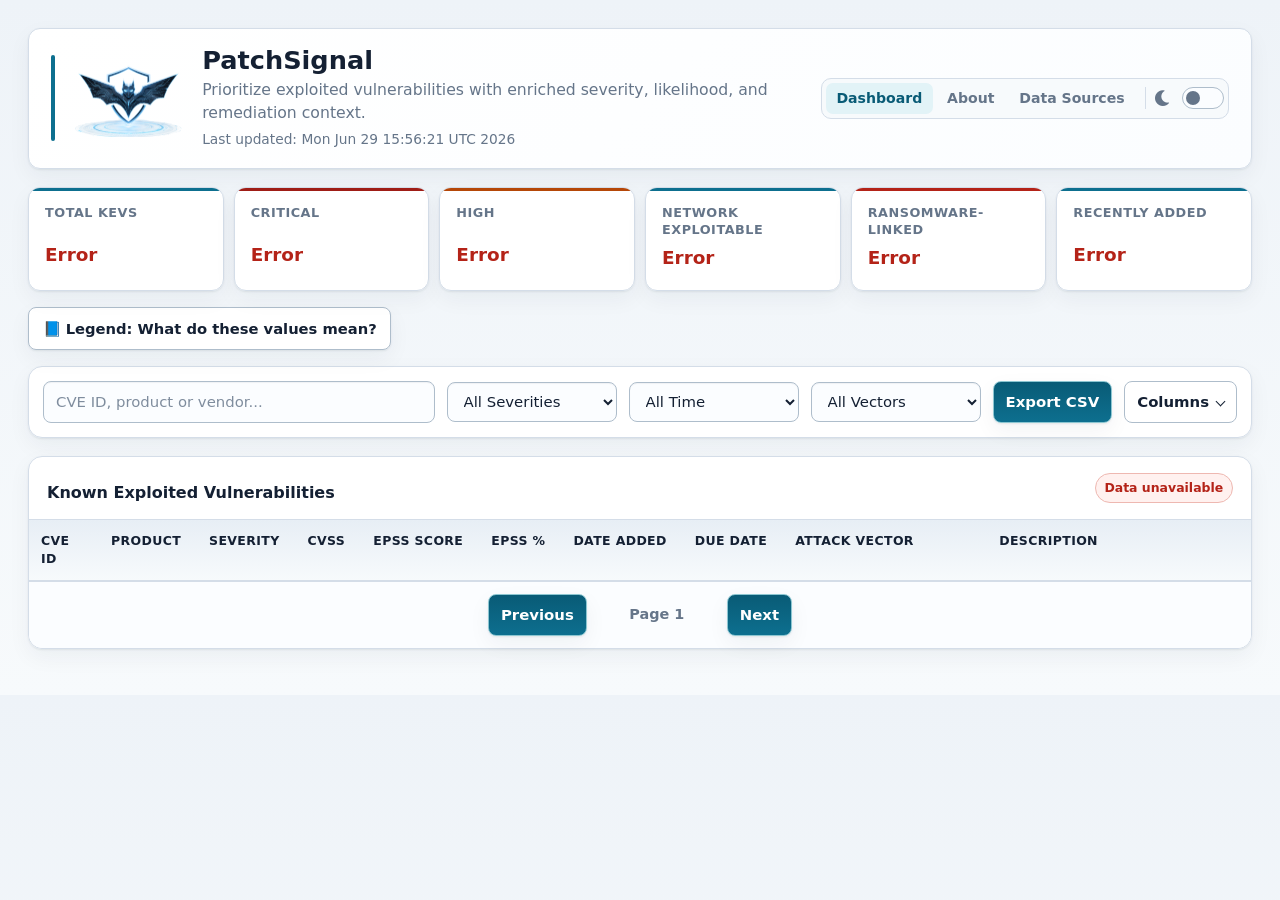
==== index.html @ b37e507a "Add dashboard column visibility controls" ====
<!DOCTYPE html>
<html lang="en">
<head>
  <meta charset="UTF-8" />
  <meta name="viewport" content="width=device-width, initial-scale=1.0" />
  <title>PatchSignal Dashboard</title>
  <script>
    try {
      if (localStorage.getItem("patchsignal-theme") === "dark") {
        document.documentElement.classList.add("dark");
      }
    } catch (error) {}
  </script>
  <link rel="stylesheet" href="style.css" />
  <link rel="stylesheet" href="https://cdnjs.cloudflare.com/ajax/libs/font-awesome/6.0.0-beta3/css/all.min.css" />
</head>

<body>
  <main class="dashboard-shell">
    <header class="header">
      <div class="header-logo">
        <img src="/assets/images/patchsignal-icon.png" alt="PatchSignal logo" class="logo" />
      </div>
      <div class="header-copy">
        <h1>PatchSignal</h1>
        <p class="subtitle">Prioritize exploited vulnerabilities with enriched severity, likelihood, and remediation context.</p>
        <p id="last-updated">
          Last updated: <span id="timestamp">Loading...</span>
        </p>
      </div>
      <nav class="site-nav" aria-label="Primary navigation">
        <a href="index.html" aria-current="page">Dashboard</a>
        <a href="about.html">About</a>
        <a href="sources.html">Data Sources</a>
        <label class="dark-mode-switch site-theme-switch" aria-label="Toggle dark mode">
          <i class="fas fa-moon"></i>
          <span class="switch">
            <input type="checkbox" class="theme-toggle" aria-label="Toggle dark mode">
            <span class="slider"></span>
          </span>
        </label>
      </nav>
    </header>

    <section class="summary-grid" aria-label="Dashboard summary">
      <article class="summary-card">
        <span>Total KEVs</span>
        <strong id="metricTotal" class="metric-value is-loading" aria-label="Loading Total KEVs">
          <span class="loading-skeleton metric-skeleton"></span>
        </strong>
      </article>
      <article class="summary-card critical">
        <span>Critical</span>
        <strong id="metricCritical" class="metric-value is-loading" aria-label="Loading Critical">
          <span class="loading-skeleton metric-skeleton"></span>
        </strong>
      </article>
      <article class="summary-card high">
        <span>High</span>
        <strong id="metricHigh" class="metric-value is-loading" aria-label="Loading High">
          <span class="loading-skeleton metric-skeleton"></span>
        </strong>
      </article>
      <article class="summary-card network">
        <span>Network exploitable</span>
        <strong id="metricNetwork" class="metric-value is-loading" aria-label="Loading Network Exploitable">
          <span class="loading-skeleton metric-skeleton"></span>
        </strong>
      </article>
      <article class="summary-card ransomware">
        <span>Ransomware-linked</span>
        <strong id="metricRansomware" class="metric-value is-loading" aria-label="Loading Ransomware-linked">
          <span class="loading-skeleton metric-skeleton"></span>
        </strong>
      </article>
      <article class="summary-card recent">
        <span>Recently added</span>
        <strong id="metricRecent" class="metric-value is-loading" aria-label="Loading Recently Added">
          <span class="loading-skeleton metric-skeleton"></span>
        </strong>
      </article>
    </section>

    <div class="key-toggle">
      <button id="toggleLegend">📘 Legend: What do these values mean?</button>
      <div id="legendBox" class="key hidden">
        <ul>
          <li><strong>CVSS Version:</strong> Shown in parentheses next to the CVSS score (e.g., 2.0, 3.1, 4.0).</li>
          <li>
            <strong>CVSS Vector:</strong> Hover over the CVSS score to see how the vulnerability is exploited (e.g., <code>AV:N/AC:L/PR:N/UI:N</code>).<br>
            <a href="https://www.first.org/cvss/specification-document" target="_blank" rel="noopener noreferrer">CVSS Spec Guide</a>
          </li>
          <li><strong>CVE ID:</strong> Unique vulnerability ID (e.g., CVE-2024-12345).</li>
          <li><strong>Vendor & Product:</strong> Each vulnerability lists the vendor above the affected software, system, or component.</li>
          <li><strong>Severity:</strong> Based on CVSS. <strong>HIGH</strong> and <strong>CRITICAL</strong> are urgent.</li>
          <li>
            <strong>CVSS:</strong> Score from 0.0–10.0 indicating severity.<br>
            — <strong>7.0+</strong> is high risk.<br>
            — <strong>N/A</strong> means no NIST-assigned score yet; <strong>clickable</strong> to view third-party scores on NVD.
          </li>
          <li><strong>EPSS Score:</strong> Exploit likelihood (0.0–1.0). <strong>0.7+</strong> is high risk.</li>
          <li><strong>EPSS %:</strong> Percentile rank for exploitation probability. <strong>90%+</strong> is critical.</li>
          <li><strong>Date Added:</strong> When the CVE was added to CISA’s KEV list.</li>
          <li><strong>Due Date:</strong> CISA’s mandated deadline for mitigation.</li>
          <li><strong>Attack Vector:</strong> Shows the method of access (e.g., Network, Local). This is extracted from the CVSS vector string.</li>
          <li><strong>Description:</strong> A short summary of the vulnerability from NVD.</li>
        </ul>
      </div>
    </div>

    <section class="toolbar-panel">
      <div class="controls">
        <input type="text" id="searchBox" placeholder="CVE ID, product or vendor..." />
        <select id="severityFilter">
          <option value="">All Severities</option>
          <option value="CRITICAL">CRITICAL</option>
          <option value="HIGH">HIGH</option>
          <option value="MEDIUM">MEDIUM</option>
          <option value="LOW">LOW</option>
        </select>

        <select id="dateFilter" style="margin-left: 1rem;">
          <option value="">All Time</option>
          <option value="7">Last 7 Days</option>
          <option value="30">Last 30 Days</option>
          <option value="180">Last 180 Days</option>
          <option value="365">Last 1 Year</option>
        </select>

        <select id="attackVectorFilter" style="margin-left: 1rem;">
          <option value="">All Vectors</option>
          <option value="N">Network (AV:N)</option>
          <option value="A">Adjacent (AV:A)</option>
          <option value="L">Local (AV:L)</option>
          <option value="P">Physical (AV:P)</option>
        </select>

        <button onclick="exportToCSV()">Export CSV</button>

        <details class="column-menu">
          <summary class="column-summary">Columns</summary>
          <div class="column-options">
            <label>
              <input type="checkbox" class="column-toggle" data-column-id="epssScore" checked>
              EPSS Score
            </label>
            <label>
              <input type="checkbox" class="column-toggle" data-column-id="epssPercentile" checked>
              EPSS %
            </label>
            <label>
              <input type="checkbox" class="column-toggle" data-column-id="dateAdded" checked>
              Date Added
            </label>
            <label>
              <input type="checkbox" class="column-toggle" data-column-id="dueDate" checked>
              Due Date
            </label>
            <label>
              <input type="checkbox" class="column-toggle" data-column-id="attackVector" checked>
              Attack Vector
            </label>
            <label>
              <input type="checkbox" class="column-toggle" data-column-id="description" checked>
              Description
            </label>
            <button type="button" id="showAllColumns">Show all</button>
          </div>
        </details>

      </div>
    </section>

    <section class="data-grid-panel">
      <div class="section-heading grid-heading">
        <h2>Known Exploited Vulnerabilities</h2>
        <span class="record-count is-loading" id="recordCount">
          <span class="loading-skeleton record-skeleton"></span>
          <span>Loading records</span>
        </span>
      </div>

      <div class="table-container">
        <table id="kevTable">
          <colgroup>
            <col style="width: auto;"> <!-- CVE ID -->
            <col style="width: auto;"> <!-- Vendor/Product -->
            <col style="width: auto;"> <!-- Severity -->
            <col style="width: auto;"> <!-- CVSS -->
            <col style="width: auto;"> <!-- EPSS Score -->
            <col style="width: auto;"> <!-- EPSS % -->
            <col style="width: auto;"> <!-- Date Added -->
            <col style="width: auto;"> <!-- Due Date -->
            <col style="width: 20%;"> <!-- Attack Vector -->
            <col style="width: 25%;"> <!-- Description -->
          </colgroup>
          <thead>
            <tr>
              <th onclick="sortTable(0)">CVE ID <span class="sort-indicator" id="sort-0"></span></th>
              <th onclick="sortTable(1)">Product <span class="sort-indicator" id="sort-1"></span></th>
              <th onclick="sortTable(2)">Severity <span class="sort-indicator" id="sort-2"></span></th>
              <th onclick="sortTable(3)">CVSS <span class="sort-indicator" id="sort-3"></span></th>
              <th onclick="sortTable(4)">EPSS Score <span class="sort-indicator" id="sort-4"></span></th>
              <th onclick="sortTable(5)">EPSS % <span class="sort-indicator" id="sort-5"></span></th>
              <th onclick="sortTable(6)">Date Added <span class="sort-indicator" id="sort-6"></span></th>
              <th onclick="sortTable(7)">Due Date <span class="sort-indicator" id="sort-7"></span></th>
              <th>Attack Vector</th>
              <th>Description</th>
            </tr>
          </thead>
          <tbody></tbody>
        </table>
      </div>

      <div id="pagination" class="pagination-controls">
        <button id="prevPage">Previous</button>
        <span id="pageIndicator">Page 1</span>
        <button id="nextPage">Next</button>
      </div>
    </section>
  </main>


  <script>
    fetch('last_updated.txt')
      .then(response => response.text())
      .then(data => {
        document.getElementById('timestamp').innerText = data.trim();
      })
      .catch(err => console.error('Error loading last updated timestamp:', err));
  </script>

  <script src="script.js"></script>
</body>
</html>
---- style.css ----
/* ────────────────────────────────────────────────────────
Theme Variables
────────────────────────────────────────────────────────── */
:root {
  color-scheme: light;

  --bg: #eef3f8;
  --bg-strong: #dfe8f1;
  --surface: #ffffff;
  --surface-subtle: #f7fafc;
  --surface-elevated: #ffffff;
  --surface-panel: #fbfdff;
  --text: #142033;
  --muted-text: #657589;
  --border: #d4dde8;
  --border-strong: #aebdcb;
  --accent: #0d6f8f;
  --accent-hover: #095b76;
  --accent-soft: #e2f3f7;
  --accent-border: #8cc6d1;
  --hover: #eef7fa;
  --danger: #b42318;
  --danger-soft: #fff1ef;
  --danger-border: #eeb8b1;
  --severity-critical: #9f1d16;
  --severity-high: #b54708;
  --severity-medium: #8a5a00;
  --severity-low: #1f6f61;
  --shadow: 0 18px 42px rgba(18, 35, 54, 0.12);
  --shadow-subtle: 0 1px 2px rgba(18, 35, 54, 0.08), 0 8px 22px rgba(18, 35, 54, 0.05);

  --table-bg: var(--surface);
  --table-border: var(--border);
  --table-header-bg: #e7eef5;
  --table-row-hover: var(--hover);
  --input-bg: #fbfdff;
  --focus-ring: 0 0 0 3px rgba(13, 111, 143, 0.18);
  --skeleton-base: #dbe5ef;
  --skeleton-highlight: #f4f8fb;
}

html.dark,
body.dark {
  color-scheme: dark;

  --bg: #08111c;
  --bg-strong: #0d1b2a;
  --surface: #111c28;
  --surface-subtle: #162434;
  --surface-elevated: #182838;
  --surface-panel: #101a25;
  --text: #e6edf5;
  --muted-text: #a3b1c1;
  --border: #26394b;
  --border-strong: #3b5368;
  --accent: #38b7c7;
  --accent-hover: #66d0dc;
  --accent-soft: #123642;
  --accent-border: #2b7180;
  --hover: #172b3b;
  --danger: #ff8f83;
  --danger-soft: #3b2022;
  --danger-border: #7e4244;
  --severity-critical: #ff7d72;
  --severity-high: #f2a65a;
  --severity-medium: #d8b65a;
  --severity-low: #72c7b2;
  --shadow: 0 22px 52px rgba(0, 0, 0, 0.42);
  --shadow-subtle: 0 1px 1px rgba(255, 255, 255, 0.02), 0 12px 28px rgba(0, 0, 0, 0.24);

  --table-bg: var(--surface);
  --table-border: var(--border);
  --table-header-bg: #172838;
  --table-row-hover: var(--hover);
  --input-bg: #0d1722;
  --focus-ring: 0 0 0 3px rgba(56, 183, 199, 0.2);
  --skeleton-base: #203447;
  --skeleton-highlight: #2d465c;
}

/* ────────────────────────────────────────────────────────
Base Layout and Typography
────────────────────────────────────────────────────────── */
* {
  box-sizing: border-box;
}

body {
  min-width: 320px;
  margin: 0;
  padding: 0;
  background:
    linear-gradient(180deg, var(--bg) 0%, var(--surface-subtle) 100%);
  background-color: var(--bg);
  color: var(--text);
  font-family: Inter, ui-sans-serif, system-ui, -apple-system, BlinkMacSystemFont, "Segoe UI", sans-serif;
  font-size: 15px;
  line-height: 1.5;
}

.dashboard-shell {
  width: min(1500px, calc(100% - 56px));
  margin: 0 auto;
  padding: 28px 0;
}

h1 {
  margin: 0;
  color: var(--text);
  font-size: clamp(1.35rem, 2vw, 2rem);
  font-weight: 700;
  letter-spacing: 0;
  line-height: 1.15;
}

a {
  color: var(--accent);
  font-weight: 600;
  text-decoration: none;
  text-underline-offset: 2px;
}

a:hover {
  color: var(--accent-hover);
  text-decoration: underline;
}

code {
  padding: 0.1rem 0.3rem;
  border: 1px solid var(--border);
  border-radius: 4px;
  background: var(--surface-subtle);
  color: var(--text);
  font-size: 0.9em;
}

/* ────────────────────────────────────────────────────────
Header and Layout Blocks
────────────────────────────────────────────────────────── */
.logo {
  display: block;
  width: 100%;
  height: 100%;
  object-fit: contain;
}

.header {
  display: grid;
  grid-template-columns: 4px clamp(108px, 9vw, 142px) minmax(280px, 1fr) auto;
  align-items: center;
  column-gap: 16px;
  width: 100%;
  margin: 0 0 18px;
  padding: 18px 22px;
  border: 1px solid var(--border);
  border-radius: 12px;
  background:
    linear-gradient(135deg, var(--surface-elevated), var(--surface-panel));
  box-shadow: var(--shadow-subtle);
}

.header::before {
  width: 4px;
  height: 86px;
  border-radius: 999px;
  background: var(--accent);
  content: "";
}

.header-logo {
  display: flex;
  align-items: center;
  justify-content: center;
  width: clamp(108px, 9vw, 142px);
  height: 88px;
  max-height: 96px;
}

.header-copy {
  align-self: center;
  min-width: 0;
}

.header-copy h1 {
  margin: 0;
  line-height: 1.05;
}

.subtitle {
  max-width: 780px;
  margin: 5px 0 0;
  color: var(--muted-text);
  font-size: 0.98rem;
  line-height: 1.45;
}

.site-nav {
  display: flex;
  align-items: center;
  justify-content: flex-end;
  gap: 4px;
  padding: 4px;
  border: 1px solid var(--border);
  border-radius: 10px;
  background: var(--surface-subtle);
}

.site-nav a {
  padding: 0.45rem 0.65rem;
  border-radius: 7px;
  color: var(--muted-text);
  font-size: 0.88rem;
  font-weight: 700;
  line-height: 1.2;
  white-space: nowrap;
}

.site-nav a:hover {
  background: var(--accent-soft);
  color: var(--accent-hover);
  text-decoration: none;
}

.site-nav a[aria-current="page"] {
  background: var(--accent-soft);
  color: var(--accent-hover);
}

.site-nav .site-theme-switch {
  margin-left: 6px;
  padding-left: 8px;
  border-left: 1px solid var(--border);
  cursor: pointer;
}

.content-shell {
  max-width: 1100px;
}

.content-card {
  margin-bottom: 16px;
  padding: 22px;
  border: 1px solid var(--border);
  border-radius: 12px;
  background:
    linear-gradient(180deg, var(--surface-elevated), var(--surface));
  box-shadow: var(--shadow-subtle);
}

.content-card h2 {
  margin: 0 0 12px;
  color: var(--text);
  font-size: 1.05rem;
  line-height: 1.25;
}

.content-card p {
  max-width: 820px;
  margin: 0;
  color: var(--muted-text);
  line-height: 1.6;
}

.content-card p + p {
  margin-top: 0.75rem;
}

.content-card ul,
.content-card ol {
  margin: 0;
  padding-left: 1.25rem;
  color: var(--muted-text);
}

.content-card li {
  margin-bottom: 0.45rem;
}

.content-card li:last-child {
  margin-bottom: 0;
}

.source-list li {
  margin-bottom: 1rem;
}

.source-list strong {
  color: var(--text);
}

.source-list p {
  margin-top: 0.25rem;
}

.summary-grid {
  display: grid;
  grid-template-columns: repeat(6, minmax(0, 1fr));
  gap: 10px;
  margin-bottom: 16px;
}

.summary-card {
  position: relative;
  min-height: 104px;
  padding: 16px;
  overflow: hidden;
  border: 1px solid var(--border);
  border-radius: 12px;
  background:
    linear-gradient(180deg, var(--surface-elevated), var(--surface));
  box-shadow: var(--shadow-subtle);
}

.summary-card::before {
  position: absolute;
  top: 0;
  left: 0;
  width: 100%;
  height: 3px;
  background: var(--accent);
  content: "";
}

.summary-card.critical::before {
  background: var(--severity-critical);
}

.summary-card.high::before {
  background: var(--severity-high);
}

.summary-card.network::before,
.summary-card.recent::before {
  background: var(--accent);
}

.summary-card.ransomware::before {
  background: var(--danger);
}

.summary-card span {
  display: block;
  min-height: 32px;
  color: var(--muted-text);
  font-size: 0.8rem;
  font-weight: 750;
  letter-spacing: 0.04em;
  line-height: 1.35;
  text-transform: uppercase;
}

.summary-card strong {
  display: block;
  margin-top: 10px;
  color: var(--text);
  font-size: clamp(1.65rem, 3vw, 2.35rem);
  font-weight: 780;
  letter-spacing: 0;
  line-height: 1;
}

.metric-value.is-loading {
  width: min(92px, 80%);
}

.loading-skeleton {
  display: block;
  overflow: hidden;
  border-radius: 999px;
  background:
    linear-gradient(90deg, var(--skeleton-base) 0%, var(--skeleton-highlight) 48%, var(--skeleton-base) 100%);
  background-size: 220% 100%;
  animation: skeleton-pulse 1.8s ease-in-out infinite;
}

.metric-skeleton {
  width: 100%;
  height: 32px;
}

.record-skeleton {
  width: 54px;
  height: 10px;
}

.metric-value.is-error {
  color: var(--danger);
  font-size: 1.15rem;
}

@keyframes skeleton-pulse {
  0% {
    background-position: 120% 0;
  }

  100% {
    background-position: -120% 0;
  }
}

.toolbar-panel,
.data-grid-panel {
  margin-bottom: 18px;
  border: 1px solid var(--border);
  border-radius: 14px;
  background:
    linear-gradient(180deg, var(--surface-elevated), var(--surface));
  box-shadow: var(--shadow-subtle);
}

.toolbar-panel {
  padding: 14px;
}

.section-heading {
  display: flex;
  align-items: flex-end;
  justify-content: space-between;
  gap: 16px;
  margin-bottom: 14px;
}

.section-heading h2 {
  margin: 0;
  color: var(--text);
  font-size: 1rem;
  font-weight: 750;
  line-height: 1.25;
}

.grid-heading {
  margin-bottom: 0;
  padding: 16px 18px;
}

.record-count {
  display: inline-flex;
  align-items: center;
  gap: 8px;
  flex: 0 0 auto;
  padding: 0.3rem 0.55rem;
  border: 1px solid var(--border);
  border-radius: 999px;
  background: var(--surface-subtle);
  color: var(--muted-text);
  font-size: 0.78rem;
  font-weight: 750;
}

.record-count.is-loading {
  min-width: 148px;
}

.record-count.is-error {
  border-color: var(--danger-border);
  background: var(--danger-soft);
  color: var(--danger);
}

.controls {
  display: flex;
  flex-wrap: wrap;
  gap: 12px;
  justify-content: flex-start;
  align-items: center;
  width: 100%;
  margin: 0;
  padding: 0;
  border: 0;
  border-radius: 0;
  background: transparent;
  box-shadow: none;
}

.description {
  width: 100%;
  margin: 0 0 16px;
  padding: 18px 20px;
  border: 1px solid var(--border);
  border-radius: 12px;
  background:
    linear-gradient(180deg, var(--surface-elevated), var(--surface));
  box-shadow: var(--shadow-subtle);
  font-family: inherit;
}

.description p {
  max-width: 1100px;
  margin: 0;
  color: var(--muted-text);
  font-size: 0.95rem;
  line-height: 1.55;
}

.description p + p {
  margin-top: 0.6rem;
}

.description p:first-child {
  color: var(--text);
  font-weight: 650;
}

/* ────────────────────────────────────────────────────────
Form Elements & Buttons
────────────────────────────────────────────────────────── */
input,
select,
button {
  min-height: 40px;
  padding: 0.55rem 0.75rem;
  border: 1px solid var(--border-strong);
  border-radius: 8px;
  background-color: var(--input-bg);
  color: var(--text);
  font: inherit;
  font-size: 0.93rem;
}

input,
select {
  box-shadow: inset 0 1px 1px rgba(11, 22, 36, 0.05);
}

input {
  flex: 1 1 280px;
  min-width: 220px;
}

select {
  flex: 0 1 170px;
  cursor: pointer;
}

#dateFilter,
#attackVectorFilter {
  margin-left: 0 !important;
}

.column-menu {
  position: relative;
  flex: 0 0 auto;
}

.column-summary {
  display: inline-flex;
  align-items: center;
  justify-content: center;
  gap: 8px;
  min-width: 94px;
  min-height: 40px;
  padding: 0.55rem 0.75rem;
  border: 1px solid var(--border-strong);
  border-radius: 8px;
  background:
    linear-gradient(180deg, var(--surface-elevated), var(--surface));
  color: var(--text);
  font: inherit;
  font-size: 0.93rem;
  font-weight: 650;
  cursor: pointer;
  list-style: none;
}

.column-summary::marker {
  content: "";
}

.column-summary::-webkit-details-marker {
  display: none;
}

.column-summary::after {
  width: 6px;
  height: 6px;
  margin-top: -2px;
  border-style: solid;
  border-width: 0 1.5px 1.5px 0;
  content: "";
  transform: rotate(45deg);
}

.column-menu[open] .column-summary::after {
  margin-top: 3px;
  transform: rotate(225deg);
}

.column-options {
  position: absolute;
  top: calc(100% + 8px);
  right: 0;
  z-index: 60;
  display: grid;
  gap: 8px;
  min-width: 210px;
  padding: 12px;
  border: 1px solid var(--border-strong);
  border-radius: 10px;
  background:
    linear-gradient(180deg, var(--surface-elevated), var(--surface));
  box-shadow: var(--shadow);
}

.column-options label {
  display: flex;
  align-items: center;
  gap: 8px;
  color: var(--text);
  font-size: 0.88rem;
  white-space: nowrap;
}

.column-options input {
  flex: 0 0 auto;
  min-width: 0;
  min-height: 0;
  width: 14px;
  height: 14px;
  padding: 0;
}

#showAllColumns {
  min-height: 34px;
  margin-top: 4px;
  padding: 0.4rem 0.6rem;
  font-size: 0.85rem;
}

button {
  border-color: var(--accent-border);
  background:
    linear-gradient(180deg, var(--accent-hover), var(--accent));
  color: #ffffff;
  font-weight: 650;
  cursor: pointer;
  box-shadow: var(--shadow-subtle);
}

input:focus,
select:focus,
button:focus-visible,
.switch input:focus-visible + .slider {
  outline: none;
  border-color: var(--accent);
  box-shadow: var(--focus-ring);
}

button:hover:not(:disabled) {
  border-color: var(--accent-hover);
  background:
    linear-gradient(180deg, var(--accent-hover), var(--accent-hover));
}

button:disabled {
  cursor: not-allowed;
  opacity: 0.52;
}

::placeholder {
  color: var(--muted-text);
  opacity: 0.82;
}

/* ────────────────────────────────────────────────────────
Table Styling
────────────────────────────────────────────────────────── */
table {
  width: 100%;
  border-collapse: separate;
  border-spacing: 0;
  background-color: var(--table-bg);
  table-layout: auto;
}

.table-container {
  width: 100%;
  margin: 0;
  overflow-x: auto;
  border: 0;
  border-top: 1px solid var(--border);
  border-radius: 0;
  background: var(--table-bg);
  box-shadow: none;
}

th,
td {
  border: 0;
  border-bottom: 1px solid var(--table-border);
  padding: 0.7rem 0.75rem;
  text-align: left;
  word-wrap: break-word;
  overflow-wrap: break-word;
  white-space: normal;
  vertical-align: top;
}

tbody tr:last-child td {
  border-bottom: 0;
}

#kevTable th:nth-child(1),
#kevTable td:nth-child(1) {
  min-width: 70px;
  max-width: 100px;
  white-space: normal;
  word-break: break-word;
}

#kevTable th:nth-child(9),
#kevTable td:nth-child(9) {
  max-width: 180px;
  word-break: break-word;
}

#kevTable th:nth-child(10),
#kevTable td:nth-child(10) {
  min-width: 200px;
}

th {
  position: sticky;
  top: 0;
  z-index: 1;
  cursor: pointer;
  background:
    linear-gradient(180deg, var(--table-header-bg), var(--surface-subtle));
  color: var(--text);
  font-size: 0.78rem;
  font-weight: 750;
  letter-spacing: 0.03em;
  text-transform: uppercase;
  white-space: nowrap;
}

th:hover {
  color: var(--accent-hover);
}

tbody td {
  color: var(--text);
  font-size: 0.9rem;
}

tbody tr {
  background: var(--table-bg);
}

tbody tr:hover {
  background: var(--table-row-hover);
}

tbody tr:nth-child(even) {
  background: var(--surface-panel);
}

tbody tr:nth-child(even):hover {
  background: var(--table-row-hover);
}

.overdue {
  color: var(--danger);
  font-weight: 750;
}

.required-action {
  max-height: 3.5em; /* About 2 lines */
  overflow: hidden;
  position: relative;
  transition: max-height 0.3s ease;
}

.required-action.expanded {
  max-height: none;
}

.toggle-link {
  color: var(--accent);
  cursor: pointer;
  display: inline-block;
  margin-top: 5px;
  font-size: 0.82rem;
  font-weight: 650;
}

.toggle-link:hover {
  color: var(--accent-hover);
  text-decoration: underline;
}

/* ────────────────────────────────────────────────────────
Vendor and Product Display
────────────────────────────────────────────────────────── */
.vendor-name {
  color: var(--text);
  font-size: 0.9rem;
  font-weight: 700;
  line-height: 1.25;
}

.product-name {
  margin-top: 2px;
  color: var(--muted-text);
  font-size: 0.84rem;
  line-height: 1.3;
}

/* ────────────────────────────────────────────────────────
Dark Mode Toggle
────────────────────────────────────────────────────────── */
.dark-mode-switch {
  display: flex;
  align-items: center;
  justify-content: flex-end;
  gap: 10px;
  margin-left: auto;
  padding-left: 4px;
}

.dark-mode-switch i {
  color: var(--muted-text);
  font-size: 18px;
}

html.dark .dark-mode-switch i,
body.dark .dark-mode-switch i {
  color: var(--accent);
}

.switch {
  position: relative;
  display: inline-block;
  flex: 0 0 auto;
  width: 42px;
  height: 22px;
}

.switch input {
  position: absolute;
  min-width: 0;
  width: 0;
  height: 0;
  padding: 0;
  border: 0;
  flex: none;
  opacity: 0;
}

.slider {
  position: absolute;
  inset: 0;
  border: 1px solid var(--border-strong);
  border-radius: 999px;
  background-color: var(--input-bg);
  cursor: pointer;
}

.slider:before {
  position: absolute;
  bottom: 3px;
  left: 3px;
  width: 14px;
  height: 14px;
  border-radius: 50%;
  background-color: var(--muted-text);
  content: "";
}

input:checked + .slider {
  border-color: var(--accent-border);
  background-color: var(--accent-soft);
}

input:checked + .slider:before {
  background-color: var(--accent);
  transform: translateX(20px);
}

/* ────────────────────────────────────────────────────────
Legend Box & Toggle Button
────────────────────────────────────────────────────────── */
.key-toggle {
  width: 100%;
  margin: 0 0 16px;
}

#toggleLegend {
  border: 1px solid var(--border-strong);
  background:
    linear-gradient(180deg, var(--surface-elevated), var(--surface));
  color: var(--text);
  padding: 0.6rem 0.85rem;
  font-size: 0.92rem;
  border-radius: 8px;
  cursor: pointer;
}

#toggleLegend:hover {
  border-color: var(--accent);
  background-color: var(--accent-soft);
  color: var(--accent-hover);
}

.key {
  margin-top: 10px;
  padding: 16px 20px;
  border: 1px solid var(--border);
  border-left: 4px solid var(--accent);
  border-radius: 10px;
  background:
    linear-gradient(180deg, var(--surface-elevated), var(--surface));
  color: var(--text);
  box-shadow: var(--shadow-subtle);
  font-size: 0.9rem;
}

.key.hidden {
  display: none;
}

.key ul {
  margin: 0;
  padding-left: 1.2rem;
}

.key li {
  margin-bottom: 6px;
  color: var(--muted-text);
}

.key li:last-child {
  margin-bottom: 0;
}

.key strong {
  color: var(--text);
}

.tooltip-icon {
  margin-left: 4px;
  color: var(--muted-text);
  font-size: 0.85rem;
  cursor: help;
}

/* ────────────────────────────────────────────────────────
Pill Labels & Sorting Arrows
────────────────────────────────────────────────────────── */
.kev-pill {
  display: inline-block;
  margin-left: 6px;
  padding: 2px 7px;
  border: 1px solid var(--danger-border);
  border-radius: 999px;
  background-color: var(--danger-soft);
  color: var(--danger);
  font-size: 0.68rem;
  font-weight: 800;
  line-height: 1.35;
  vertical-align: middle;
}

.sort-indicator {
  margin-left: 4px;
  color: var(--accent);
  font-size: 0.8em;
}

/* ────────────────────────────────────────────────────────
Attack Vector Column Styling
────────────────────────────────────────────────────────── */
td.attack-vector {
  color: var(--muted-text);
  font-family: ui-monospace, SFMono-Regular, Menlo, Monaco, Consolas, "Liberation Mono", monospace;
  font-size: 0.82rem;
  line-height: 1.4;
  white-space: normal;
  word-break: break-word;
}

#kevTable th:nth-child(9),
#kevTable td:nth-child(9) {
  min-width: 85px;
}

.desc-content {
  max-height: 3em;
  overflow: hidden;
  display: block;
  color: var(--muted-text);
  line-height: 1.45;
}

.desc-content.expanded {
  max-height: none;
}

.attack-content {
  max-height: 2.5em;
  overflow: hidden;
}

.attack-content.expanded {
  max-height: none;
}

html.dark td.attack-vector,
body.dark td.attack-vector {
  color: var(--muted-text);
}

/* ────────────────────────────────────────────────────────
Pagination and Footer
────────────────────────────────────────────────────────── */
.pagination-controls {
  display: flex;
  align-items: center;
  justify-content: center;
  gap: 10px;
  width: 100%;
  margin: 0;
  padding: 12px;
  border: 0;
  border-top: 1px solid var(--border);
  border-radius: 0 0 14px 14px;
  background: var(--surface-panel);
  box-shadow: none;
}

#pageIndicator {
  min-width: 120px;
  color: var(--muted-text);
  font-size: 0.9rem;
  font-weight: 650;
  text-align: center;
}

#last-updated {
  display: block;
  margin: 5px 0 0;
  color: var(--muted-text);
  font-size: 0.86rem;
  text-align: left;
}

@media (max-width: 760px) {
  .dashboard-shell {
    width: min(100% - 32px, 1500px);
    padding: 16px 0;
  }

  .header {
    grid-template-columns: 4px minmax(84px, 104px) minmax(0, 1fr);
    align-items: center;
    row-gap: 12px;
    column-gap: 12px;
    padding: 14px;
  }

  .header::before {
    height: 78px;
  }

  .header-logo {
    width: min(104px, 24vw);
    height: 72px;
  }

  .site-nav {
    grid-column: 2 / -1;
    justify-content: flex-start;
    width: 100%;
    overflow-x: auto;
  }

  .content-card {
    padding: 18px;
  }

  .summary-grid {
    grid-template-columns: repeat(2, minmax(0, 1fr));
  }

  .summary-card {
    min-height: 98px;
    padding: 14px;
  }

  .section-heading {
    align-items: flex-start;
    flex-direction: column;
    gap: 8px;
  }

  .logo {
    width: 100%;
    height: 100%;
  }

  .controls {
    align-items: stretch;
  }

  input,
  select,
  .controls button,
  .column-menu {
    flex: 1 1 100%;
    width: 100%;
  }

  .column-options {
    left: 0;
    right: auto;
    width: 100%;
  }

  .dark-mode-switch {
    justify-content: flex-start;
    width: 100%;
    margin-left: 0;
  }

  .site-nav .site-theme-switch {
    flex: 0 0 auto;
    width: auto;
    margin-left: 4px;
  }

  th,
  td {
    padding: 0.65rem;
  }

  #last-updated {
    text-align: left;
  }
}

@media (min-width: 761px) and (max-width: 1180px) {
  .summary-grid {
    grid-template-columns: repeat(3, minmax(0, 1fr));
  }
}

@media (prefers-reduced-motion: reduce) {
  .loading-skeleton {
    animation: none;
    background: var(--skeleton-base);
  }
}
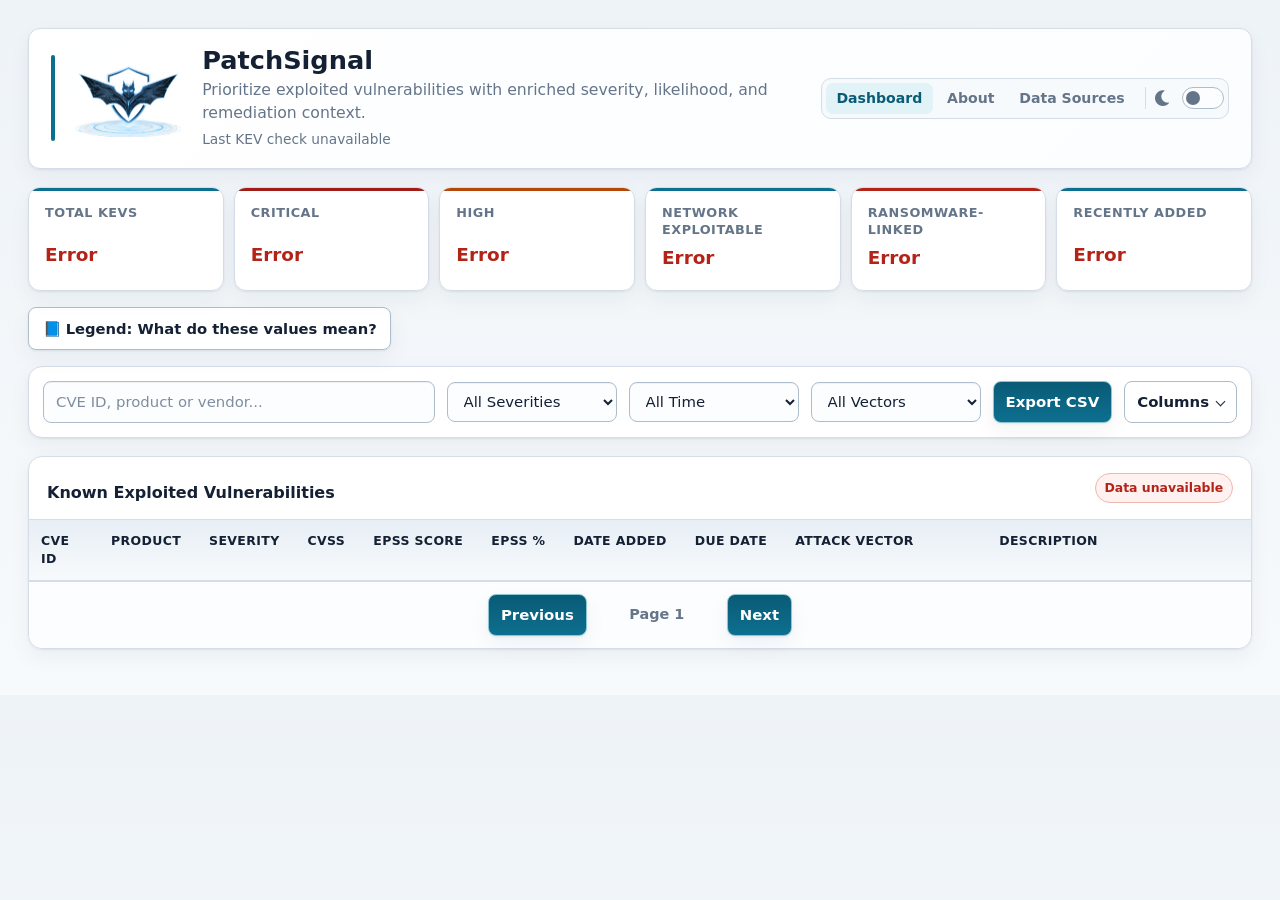
==== commit 86a66fa8: "Fix dashboard KEV check timestamp" ====
--- a/index.html
+++ b/index.html
@@ -25,7 +25,7 @@
         <h1>PatchSignal</h1>
         <p class="subtitle">Prioritize exploited vulnerabilities with enriched severity, likelihood, and remediation context.</p>
         <p id="last-updated">
-          Last updated: <span id="timestamp">Loading...</span>
+          Last KEV check: <span id="timestamp">Loading...</span>
         </p>
       </div>
       <nav class="site-nav" aria-label="Primary navigation">
@@ -220,16 +220,6 @@
     </section>
   </main>
 
-
-  <script>
-    fetch('last_updated.txt')
-      .then(response => response.text())
-      .then(data => {
-        document.getElementById('timestamp').innerText = data.trim();
-      })
-      .catch(err => console.error('Error loading last updated timestamp:', err));
-  </script>
-
   <script src="script.js"></script>
 </body>
 </html>
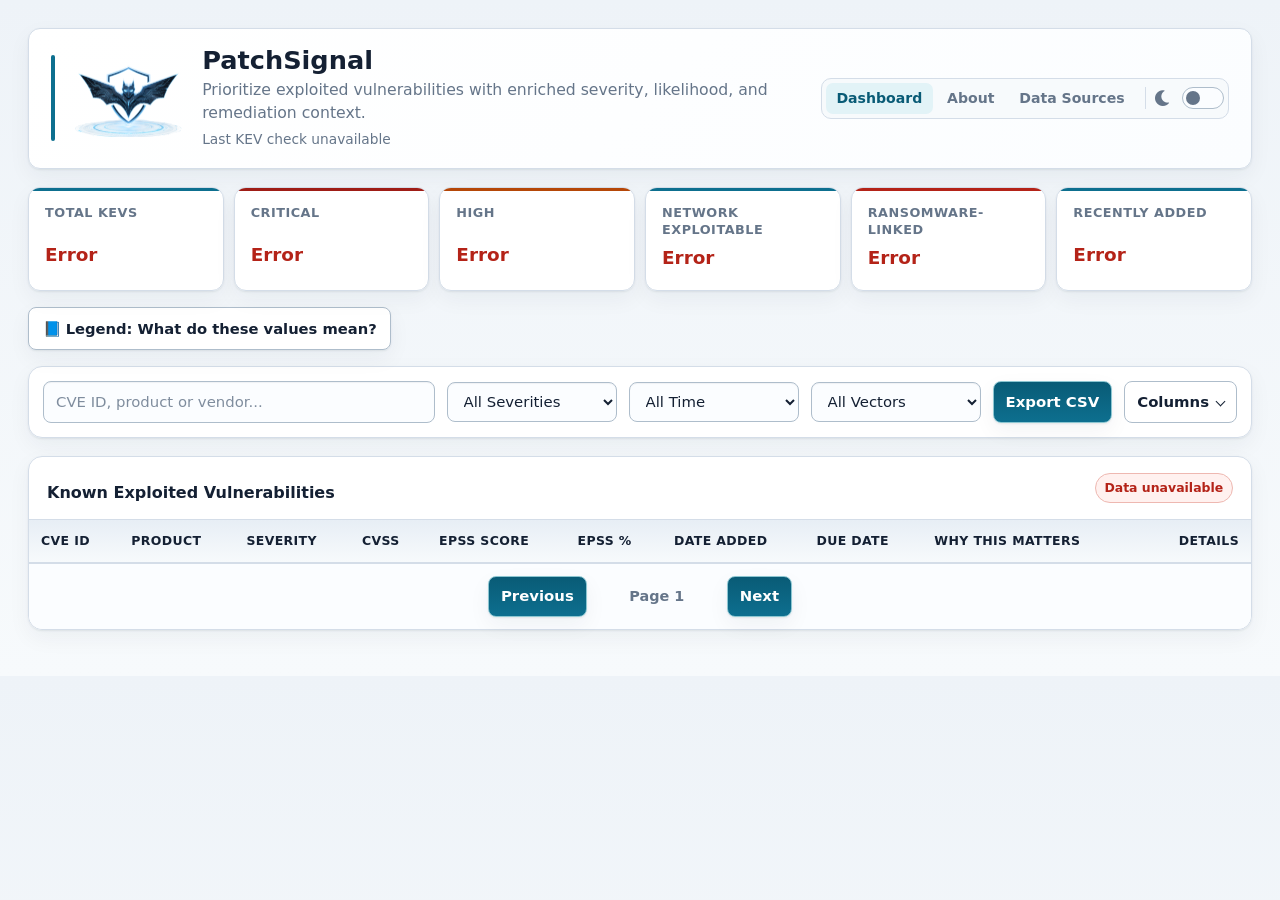
==== commit 9ff91e43: "Refine table layout with triage details" ====
--- a/index.html
+++ b/index.html
@@ -156,14 +156,6 @@
               <input type="checkbox" class="column-toggle" data-column-id="dueDate" checked>
               Due Date
             </label>
-            <label>
-              <input type="checkbox" class="column-toggle" data-column-id="attackVector" checked>
-              Attack Vector
-            </label>
-            <label>
-              <input type="checkbox" class="column-toggle" data-column-id="description" checked>
-              Description
-            </label>
             <button type="button" id="showAllColumns">Show all</button>
           </div>
         </details>
@@ -191,8 +183,8 @@
             <col style="width: auto;"> <!-- EPSS % -->
             <col style="width: auto;"> <!-- Date Added -->
             <col style="width: auto;"> <!-- Due Date -->
-            <col style="width: 20%;"> <!-- Attack Vector -->
-            <col style="width: 25%;"> <!-- Description -->
+            <col style="width: 20%;"> <!-- Why this matters -->
+            <col style="width: 72px;"> <!-- Details -->
           </colgroup>
           <thead>
             <tr>
@@ -204,8 +196,8 @@
               <th onclick="sortTable(5)">EPSS % <span class="sort-indicator" id="sort-5"></span></th>
               <th onclick="sortTable(6)">Date Added <span class="sort-indicator" id="sort-6"></span></th>
               <th onclick="sortTable(7)">Due Date <span class="sort-indicator" id="sort-7"></span></th>
-              <th>Attack Vector</th>
-              <th>Description</th>
+              <th>Why this matters</th>
+              <th>Details</th>
             </tr>
           </thead>
           <tbody></tbody>
--- a/style.css
+++ b/style.css
@@ -709,13 +709,15 @@
 
 #kevTable th:nth-child(9),
 #kevTable td:nth-child(9) {
-  max-width: 180px;
+  min-width: 160px;
+  max-width: 230px;
   word-break: break-word;
 }
 
 #kevTable th:nth-child(10),
 #kevTable td:nth-child(10) {
-  min-width: 200px;
+  min-width: 72px;
+  width: 72px;
 }
 
 th {
@@ -737,6 +739,10 @@
   color: var(--accent-hover);
 }
 
+#kevTable th:nth-child(10) {
+  cursor: default;
+}
+
 tbody td {
   color: var(--text);
   font-size: 0.9rem;
@@ -774,18 +780,109 @@
   max-height: none;
 }
 
-.toggle-link {
-  color: var(--accent);
-  cursor: pointer;
-  display: inline-block;
-  margin-top: 5px;
+.details-control-cell {
+  text-align: right;
+  white-space: nowrap;
+}
+
+.details-toggle,
+.detail-action {
+  border-radius: 6px;
+  padding: 0.38rem 0.55rem;
+  font-size: 0.78rem;
+  line-height: 1;
+}
+
+.details-toggle[aria-expanded="true"] {
+  background: var(--accent);
+  color: var(--button-text);
+  border-color: var(--accent);
+}
+
+.detail-row td {
+  padding: 0;
+  border-bottom: 1px solid var(--table-border);
+  background: var(--surface-panel);
+}
+
+.detail-row:hover td,
+tbody tr.detail-row:nth-child(even):hover {
+  background: var(--surface-panel);
+}
+
+.detail-panel {
+  display: grid;
+  gap: 0.65rem;
+  padding: 0.9rem 1rem 1rem;
+  border-left: 3px solid var(--accent);
+}
+
+.detail-header {
+  color: var(--text);
+  font-weight: 750;
+  line-height: 1.3;
+}
+
+.detail-label {
+  color: var(--muted-text);
+  font-size: 0.76rem;
+  font-weight: 750;
+  letter-spacing: 0.02em;
+  text-transform: uppercase;
+}
+
+.detail-tags,
+.detail-actions {
+  display: flex;
+  flex-wrap: wrap;
+  gap: 0.45rem;
+}
+
+.detail-tag {
+  display: inline-flex;
+  align-items: center;
+  min-height: 1.55rem;
+  border: 1px solid var(--border);
+  border-radius: 999px;
+  padding: 0.22rem 0.55rem;
+  background: var(--surface);
+  color: var(--text);
+  font-size: 0.78rem;
+  font-weight: 700;
+}
+
+.detail-link {
+  display: inline-flex;
+  align-items: center;
+  justify-content: center;
+  text-decoration: none;
+}
+
+.why-cell {
+  min-width: 160px;
+}
+
+.table-triage-tags {
+  gap: 0.3rem;
+}
+
+.table-triage-tag {
+  min-height: 1.35rem;
+  padding: 0.16rem 0.42rem;
+  font-size: 0.72rem;
+}
+
+.detail-description {
+  color: var(--text);
+  line-height: 1.45;
+}
+
+.detail-vector {
+  color: var(--muted-text);
+  font-family: ui-monospace, SFMono-Regular, Menlo, Monaco, Consolas, "Liberation Mono", monospace;
   font-size: 0.82rem;
-  font-weight: 650;
-}
-
-.toggle-link:hover {
-  color: var(--accent-hover);
-  text-decoration: underline;
+  line-height: 1.45;
+  word-break: break-word;
 }
 
 /* ────────────────────────────────────────────────────────
@@ -964,49 +1061,6 @@
   margin-left: 4px;
   color: var(--accent);
   font-size: 0.8em;
-}
-
-/* ────────────────────────────────────────────────────────
-Attack Vector Column Styling
-────────────────────────────────────────────────────────── */
-td.attack-vector {
-  color: var(--muted-text);
-  font-family: ui-monospace, SFMono-Regular, Menlo, Monaco, Consolas, "Liberation Mono", monospace;
-  font-size: 0.82rem;
-  line-height: 1.4;
-  white-space: normal;
-  word-break: break-word;
-}
-
-#kevTable th:nth-child(9),
-#kevTable td:nth-child(9) {
-  min-width: 85px;
-}
-
-.desc-content {
-  max-height: 3em;
-  overflow: hidden;
-  display: block;
-  color: var(--muted-text);
-  line-height: 1.45;
-}
-
-.desc-content.expanded {
-  max-height: none;
-}
-
-.attack-content {
-  max-height: 2.5em;
-  overflow: hidden;
-}
-
-.attack-content.expanded {
-  max-height: none;
-}
-
-html.dark td.attack-vector,
-body.dark td.attack-vector {
-  color: var(--muted-text);
 }
 
 /* ────────────────────────────────────────────────────────
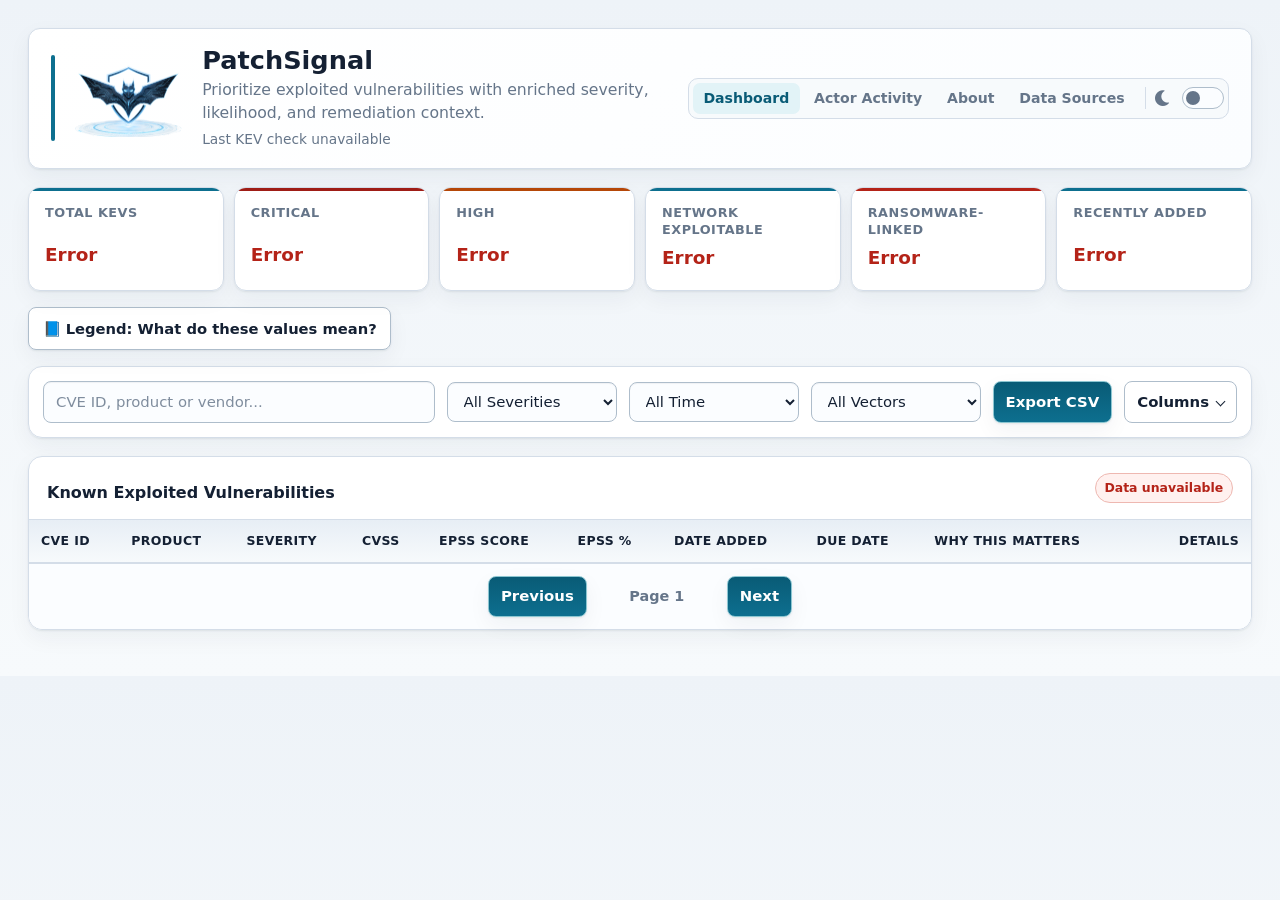
==== commit f0cc3a27: "Fix responsive header navigation" ====
--- a/index.html
+++ b/index.html
@@ -11,7 +11,7 @@
       }
     } catch (error) {}
   </script>
-  <link rel="stylesheet" href="style.css" />
+  <link rel="stylesheet" href="style.css?v=20260701-1" />
   <link rel="stylesheet" href="https://cdnjs.cloudflare.com/ajax/libs/font-awesome/6.0.0-beta3/css/all.min.css" />
 </head>
 
@@ -30,6 +30,7 @@
       </div>
       <nav class="site-nav" aria-label="Primary navigation">
         <a href="index.html" aria-current="page">Dashboard</a>
+        <a href="actor-activity.html">Actor Activity</a>
         <a href="about.html">About</a>
         <a href="sources.html">Data Sources</a>
         <label class="dark-mode-switch site-theme-switch" aria-label="Toggle dark mode">
@@ -87,7 +88,7 @@
         <ul>
           <li><strong>CVSS Version:</strong> Shown in parentheses next to the CVSS score (e.g., 2.0, 3.1, 4.0).</li>
           <li>
-            <strong>CVSS Vector:</strong> Hover over the CVSS score to see how the vulnerability is exploited (e.g., <code>AV:N/AC:L/PR:N/UI:N</code>).<br>
+            <strong>CVSS Vector:</strong> Available in Details when provided, for example <code>AV:N/AC:L/PR:N/UI:N</code>. It describes scored severity characteristics such as attack vector, complexity, privileges required, and user interaction.<br>
             <a href="https://www.first.org/cvss/specification-document" target="_blank" rel="noopener noreferrer">CVSS Spec Guide</a>
           </li>
           <li><strong>CVE ID:</strong> Unique vulnerability ID (e.g., CVE-2024-12345).</li>
@@ -212,6 +213,6 @@
     </section>
   </main>
 
-  <script src="script.js"></script>
+  <script src="script.js?v=20260630-2"></script>
 </body>
 </html>
--- a/style.css
+++ b/style.css
@@ -145,11 +145,12 @@
 }
 
 .header {
-  display: grid;
-  grid-template-columns: 4px clamp(108px, 9vw, 142px) minmax(280px, 1fr) auto;
+  display: flex;
+  flex-wrap: wrap;
   align-items: center;
-  column-gap: 16px;
+  gap: 14px 16px;
   width: 100%;
+  max-width: 100%;
   margin: 0 0 18px;
   padding: 18px 22px;
   border: 1px solid var(--border);
@@ -160,6 +161,7 @@
 }
 
 .header::before {
+  flex: 0 0 4px;
   width: 4px;
   height: 86px;
   border-radius: 999px;
@@ -169,6 +171,7 @@
 
 .header-logo {
   display: flex;
+  flex: 0 0 clamp(108px, 9vw, 142px);
   align-items: center;
   justify-content: center;
   width: clamp(108px, 9vw, 142px);
@@ -177,8 +180,10 @@
 }
 
 .header-copy {
+  flex: 1 1 320px;
+  min-width: 0;
+  max-width: 100%;
   align-self: center;
-  min-width: 0;
 }
 
 .header-copy h1 {
@@ -196,9 +201,13 @@
 
 .site-nav {
   display: flex;
+  flex: 0 1 auto;
+  flex-wrap: wrap;
   align-items: center;
   justify-content: flex-end;
   gap: 4px;
+  max-width: 100%;
+  margin-left: auto;
   padding: 4px;
   border: 1px solid var(--border);
   border-radius: 10px;
@@ -206,6 +215,7 @@
 }
 
 .site-nav a {
+  flex: 0 0 auto;
   padding: 0.45rem 0.65rem;
   border-radius: 7px;
   color: var(--muted-text);
@@ -227,6 +237,7 @@
 }
 
 .site-nav .site-theme-switch {
+  flex: 0 0 auto;
   margin-left: 6px;
   padding-left: 8px;
   border-left: 1px solid var(--border);
@@ -290,6 +301,52 @@
 
 .source-list p {
   margin-top: 0.25rem;
+}
+
+.confidence-legend {
+  display: grid;
+  grid-template-columns: repeat(2, minmax(0, 1fr));
+  gap: 8px;
+}
+
+.confidence-item {
+  display: grid;
+  grid-template-columns: 92px minmax(0, 1fr);
+  align-items: start;
+  gap: 10px;
+  min-height: 0;
+  padding: 10px 12px;
+  border: 1px solid var(--border);
+  border-radius: 8px;
+  background: var(--surface-panel);
+}
+
+.confidence-item p {
+  max-width: none;
+  margin: 0;
+  font-size: 0.86rem;
+  line-height: 1.4;
+}
+
+.confidence-item.is-muted {
+  opacity: 0.88;
+}
+
+.confidence-legend .detail-tag {
+  align-self: start;
+  justify-content: center;
+  min-height: 0;
+  width: 100%;
+  padding: 0.14rem 0.38rem;
+  border-radius: 5px;
+  font-size: 0.72rem;
+  line-height: 1.35;
+  text-align: center;
+}
+
+.confidence-legend .confidence-suspected {
+  color: var(--text);
+  opacity: 1;
 }
 
 .summary-grid {
@@ -849,6 +906,46 @@
   color: var(--text);
   font-size: 0.78rem;
   font-weight: 700;
+}
+
+.confidence-confirmed {
+  border-color: var(--accent-border);
+  background: var(--accent-soft);
+  color: var(--accent-hover);
+}
+
+.confidence-reported {
+  border-color: var(--border-strong);
+  background: var(--surface-subtle);
+}
+
+.confidence-suspected {
+  border-style: dashed;
+  opacity: 0.75;
+}
+
+.confidence-unattributed {
+  color: var(--muted-text);
+}
+
+#actorActivityTable th:nth-child(1),
+#actorActivityTable td:nth-child(1) {
+  min-width: 135px;
+}
+
+#actorActivityTable th:nth-child(6),
+#actorActivityTable td:nth-child(6) {
+  min-width: 260px;
+}
+
+.empty-table-message {
+  padding: 1rem;
+  color: var(--muted-text);
+  text-align: center;
+}
+
+tbody tr.is-deemphasized td {
+  color: var(--muted-text);
 }
 
 .detail-link {
@@ -1104,10 +1201,8 @@
   }
 
   .header {
-    grid-template-columns: 4px minmax(84px, 104px) minmax(0, 1fr);
     align-items: center;
-    row-gap: 12px;
-    column-gap: 12px;
+    gap: 12px;
     padding: 14px;
   }
 
@@ -1116,19 +1211,28 @@
   }
 
   .header-logo {
+    flex-basis: min(104px, 24vw);
     width: min(104px, 24vw);
     height: 72px;
   }
 
   .site-nav {
-    grid-column: 2 / -1;
+    flex: 1 1 100%;
     justify-content: flex-start;
     width: 100%;
-    overflow-x: auto;
   }
 
   .content-card {
     padding: 18px;
+  }
+
+  .confidence-item {
+    grid-template-columns: 1fr;
+    gap: 6px;
+  }
+
+  .confidence-legend {
+    grid-template-columns: 1fr;
   }
 
   .summary-grid {
@@ -1191,6 +1295,14 @@
   }
 }
 
+@media (max-width: 1120px) {
+  .site-nav {
+    flex: 1 1 100%;
+    justify-content: flex-start;
+    margin-left: 0;
+  }
+}
+
 @media (min-width: 761px) and (max-width: 1180px) {
   .summary-grid {
     grid-template-columns: repeat(3, minmax(0, 1fr));
